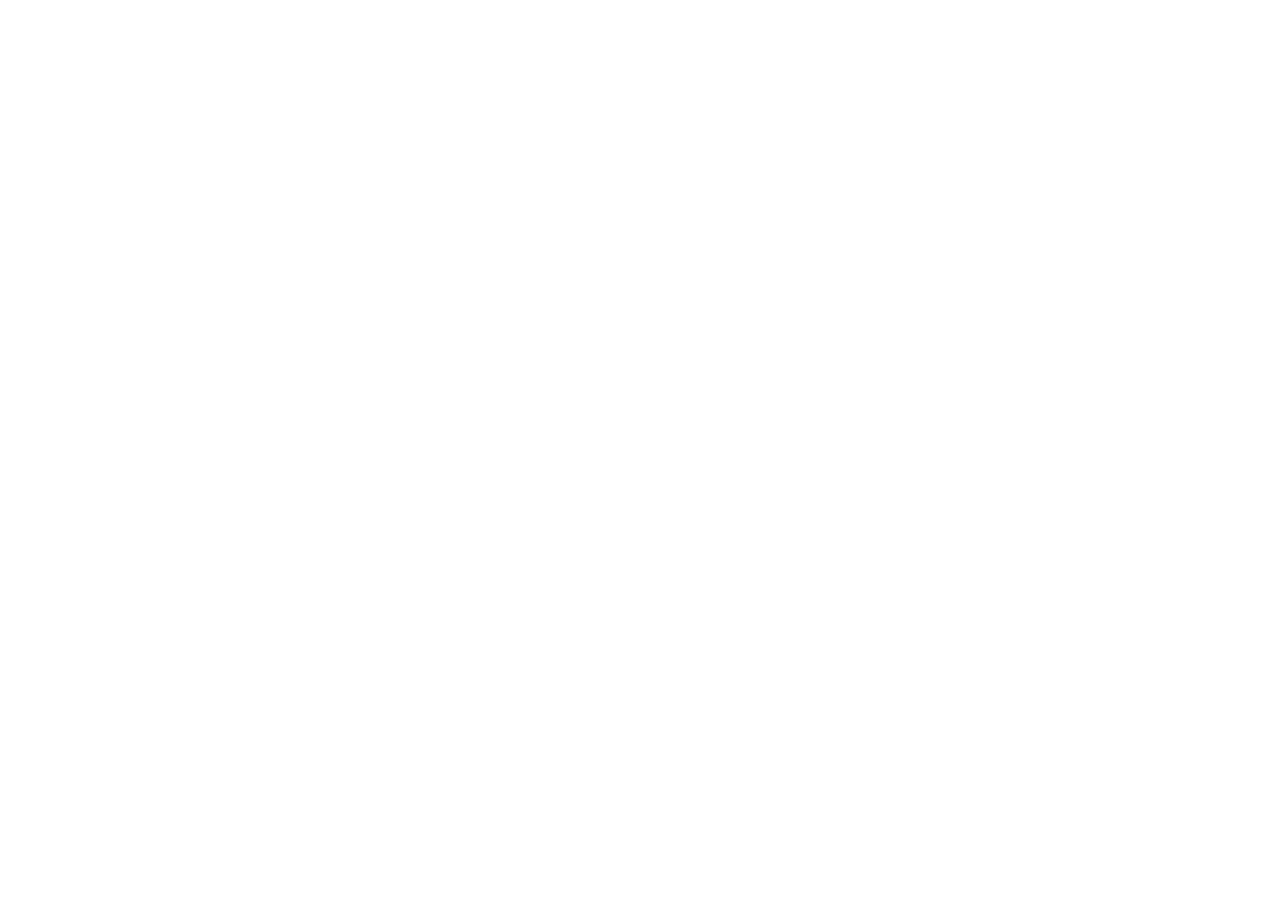
==== index.html @ 187482fb "novoprojeto" ====
<!DOCTYPE html>
<html lang="en">
<head>
    <meta charset="UTF-8">
    <meta name="viewport" content="width=device-width, initial-scale=1.0">
    <title>Document</title>
</head>
<body>
    
</body>
</html>
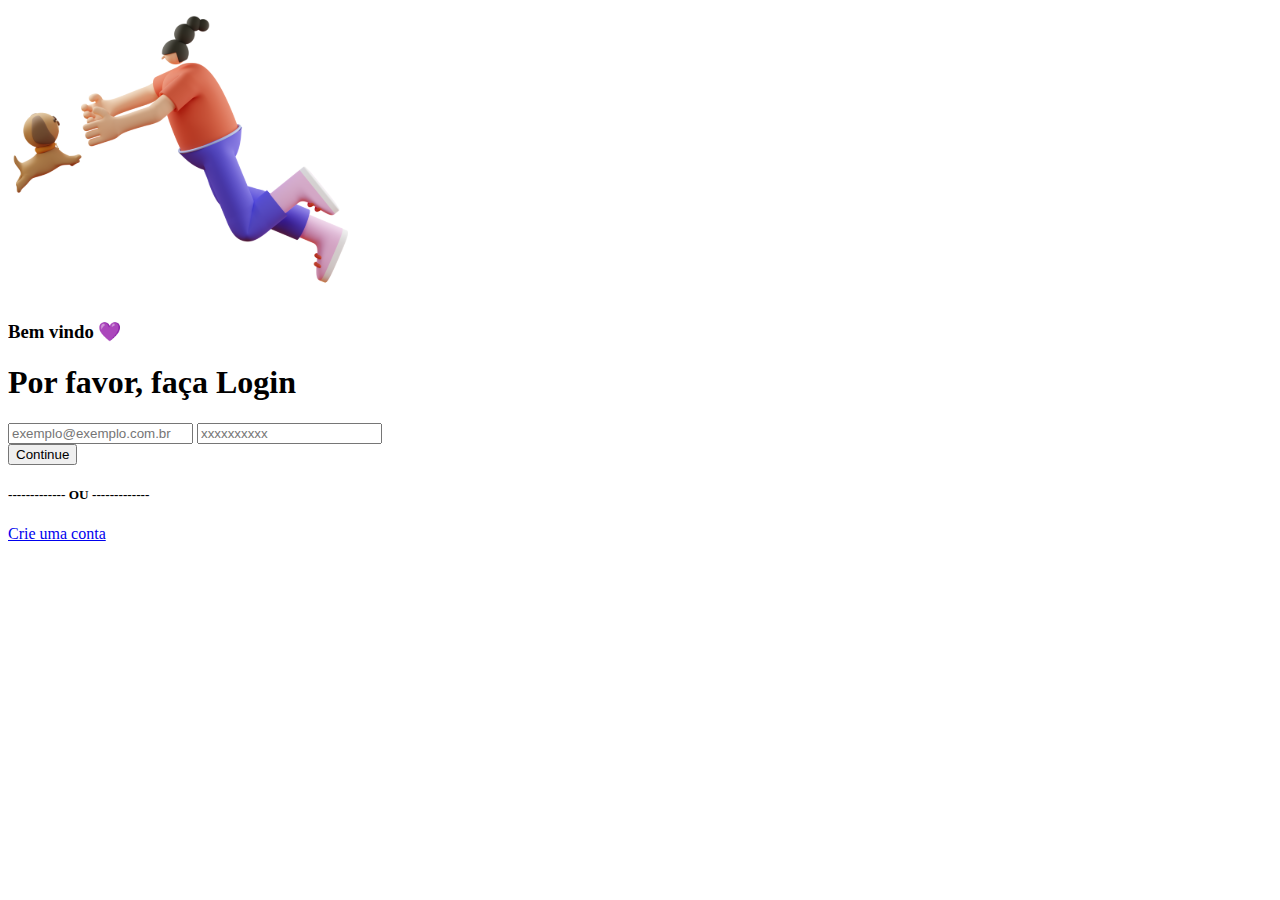
==== commit dda5ea55: "alteração" ====
--- a/index.html
+++ b/index.html
@@ -3,9 +3,32 @@
 <head>
     <meta charset="UTF-8">
     <meta name="viewport" content="width=device-width, initial-scale=1.0">
-    <title>Document</title>
+    
+    <title>Tela de Login</title>
 </head>
 <body>
+    <main>
+        <img src="./Imagens/Imagem-topo.svg" alt="Foto de login">
+        <h3> Bem vindo 💜 </h3>
+        <h1> Por favor, faça Login</h1>
+
+        <div>
+            <input placeholder="exemplo@exemplo.com.br" type="email"/>
+            <input placeholder="xxxxxxxxxx" type="password"/>
+        </div>
+        <button> Continue</button>
+        <h5> ------------- OU ------------- </h5>
+
+        <div>
+            <a href="#"> Crie uma conta </a>
+           
+        </div>
+        
+    
+    
+    
+    
+    </main>    
     
 </body>
 </html>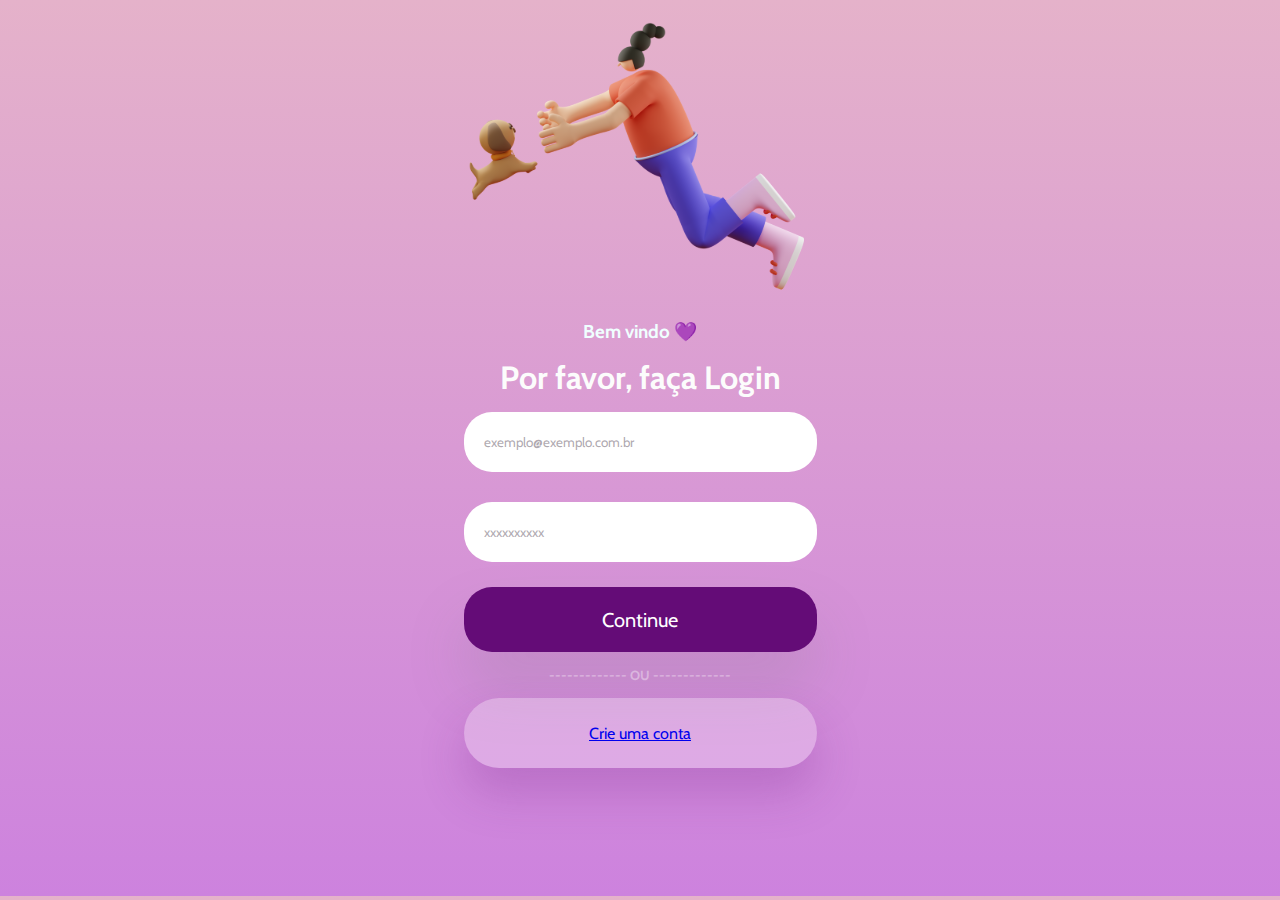
==== commit 654c1f55: "parte 1 pronta" ====
--- a/index.html
+++ b/index.html
@@ -1,34 +1,44 @@
 <!DOCTYPE html>
 <html lang="en">
+
 <head>
     <meta charset="UTF-8">
     <meta name="viewport" content="width=device-width, initial-scale=1.0">
+    <!-- FONTE INICIO-->
+    <link rel="preconnect" href="https://fonts.googleapis.com">
+    <link rel="preconnect" href="https://fonts.gstatic.com" crossorigin>
+    <link href="https://fonts.googleapis.com/css2?family=Bangers&family=Cabin:wght@500&display=swap" rel="stylesheet">
+    <!-- FONTE FIM-->
+    <link rel="stylesheet" href="style.css">
+
     
     <title>Tela de Login</title>
 </head>
+
 <body>
     <main>
         <img src="./Imagens/Imagem-topo.svg" alt="Foto de login">
         <h3> Bem vindo 💜 </h3>
         <h1> Por favor, faça Login</h1>
 
-        <div>
-            <input placeholder="exemplo@exemplo.com.br" type="email"/>
-            <input placeholder="xxxxxxxxxx" type="password"/>
+        <div class="ctn-input">
+            <input placeholder="exemplo@exemplo.com.br" type="email" />
+            <input placeholder="xxxxxxxxxx" type="password" />
         </div>
         <button> Continue</button>
         <h5> ------------- OU ------------- </h5>
 
         <div>
             <a href="#"> Crie uma conta </a>
-           
+
         </div>
-        
-    
-    
-    
-    
-    </main>    
-    
+
+
+
+
+
+    </main>
+
 </body>
+
 </html>--- a/style.css
+++ b/style.css
@@ -0,0 +1,87 @@
+*{
+    margin: 0;
+    padding: 0;
+    box-sizing: border-box;
+    font-family: 'Bangers', system-ui;
+    font-family: 'Cabin', sans-serif; ;
+}
+
+body {
+    
+    flex-shrink: 0;
+    display: flex;
+    justify-content: center;
+    background: linear-gradient(180deg, #E5B2CA 0%, #CD82DE 100%);
+}
+
+main {
+    display: flex;
+    flex-direction: column;
+    padding: 15px 0px;
+    max-width: 414px;
+    min-height: 896px;
+    gap: 15px;
+}
+
+h1 {
+    color: rgb(252, 252, 252);
+    text-align: center;
+}
+
+h3 {
+    color: azure;
+    text-align: center;
+}
+
+.ctn-input {
+    display: flex;
+    flex-direction: column;     
+    gap: 20px;
+    flex-shrink: 0;
+       
+}
+input {
+    border-radius: 28px;
+    background: #FFF;
+    padding: 0px 97px 0px 20px;
+    height: 60px;
+    border: none;
+    margin-bottom: 10px;
+
+}
+
+input::placeholder {
+    color: #908892b9;
+}
+
+button {
+    border-radius: 28px;
+    background: #FFF;
+    padding: 0px 97px 0px ;
+    height: 65px;
+    border: none;
+    background: #640c77;
+    box-shadow: 0px 35px 55px 0px rgba(140, 126, 143, 0.25);
+    color: #FFF;
+    text-align: center;
+    font-size: 20px;
+
+
+}
+
+h5 {
+    color: rgba(255, 255, 255, 0.377);
+    text-align: center;
+}
+
+a {
+    display: flex;
+    height: 70px;
+    padding: 0px 104px 0px ;
+    justify-content: center;
+    align-items: center;
+    flex-shrink: 0;
+    border-radius: 37px;
+    background: rgba(255, 255, 255, 0.28);
+    box-shadow: 0px 25px 45px 0px rgba(120, 37, 139, 0.25);
+}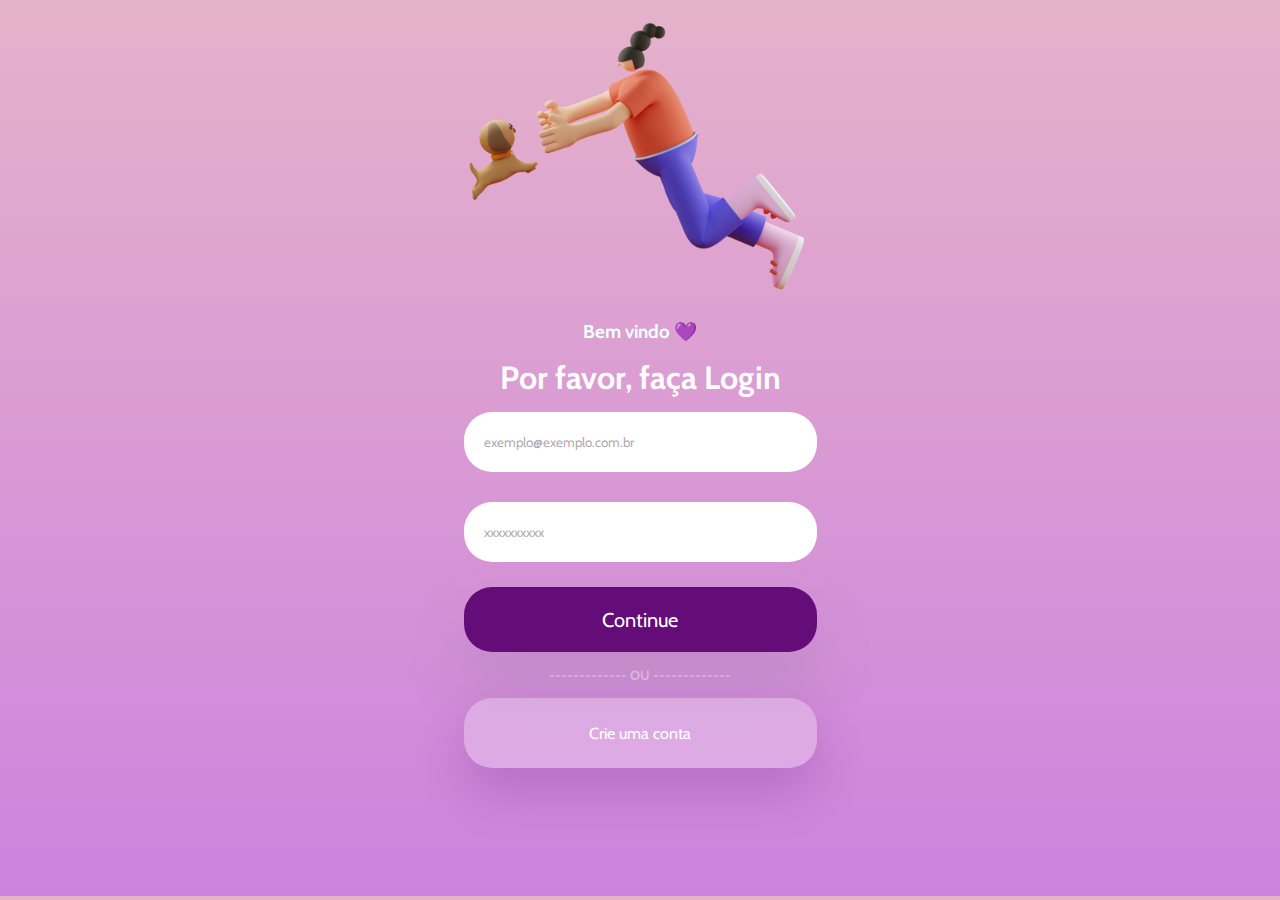
==== commit dc9874f9: "telalogin" ====
--- a/index.html
+++ b/index.html
@@ -25,11 +25,11 @@
             <input placeholder="exemplo@exemplo.com.br" type="email" />
             <input placeholder="xxxxxxxxxx" type="password" />
         </div>
-        <button> Continue</button>
+        <button class="btn-login"> Continue</button>
         <h5> ------------- OU ------------- </h5>
 
         <div>
-            <a href="#"> Crie uma conta </a>
+            <a class="link" href="#"> Crie uma conta </a>
 
         </div>
 
--- a/style.css
+++ b/style.css
@@ -81,7 +81,23 @@
     justify-content: center;
     align-items: center;
     flex-shrink: 0;
-    border-radius: 37px;
+    border-radius: 28px;
     background: rgba(255, 255, 255, 0.28);
     box-shadow: 0px 25px 45px 0px rgba(120, 37, 139, 0.25);
+    color: #FFF;
+    text-decoration: none;
+    
+}
+
+.btn-login:hover {
+    background-color: #ad2cca;
+    cursor: pointer;
+    transition: 0.5s ease;
+}
+
+.link:hover {
+    background-color: #e2bdeb;
+    cursor: pointer;
+    transition: 0.5s ease;
+
 }